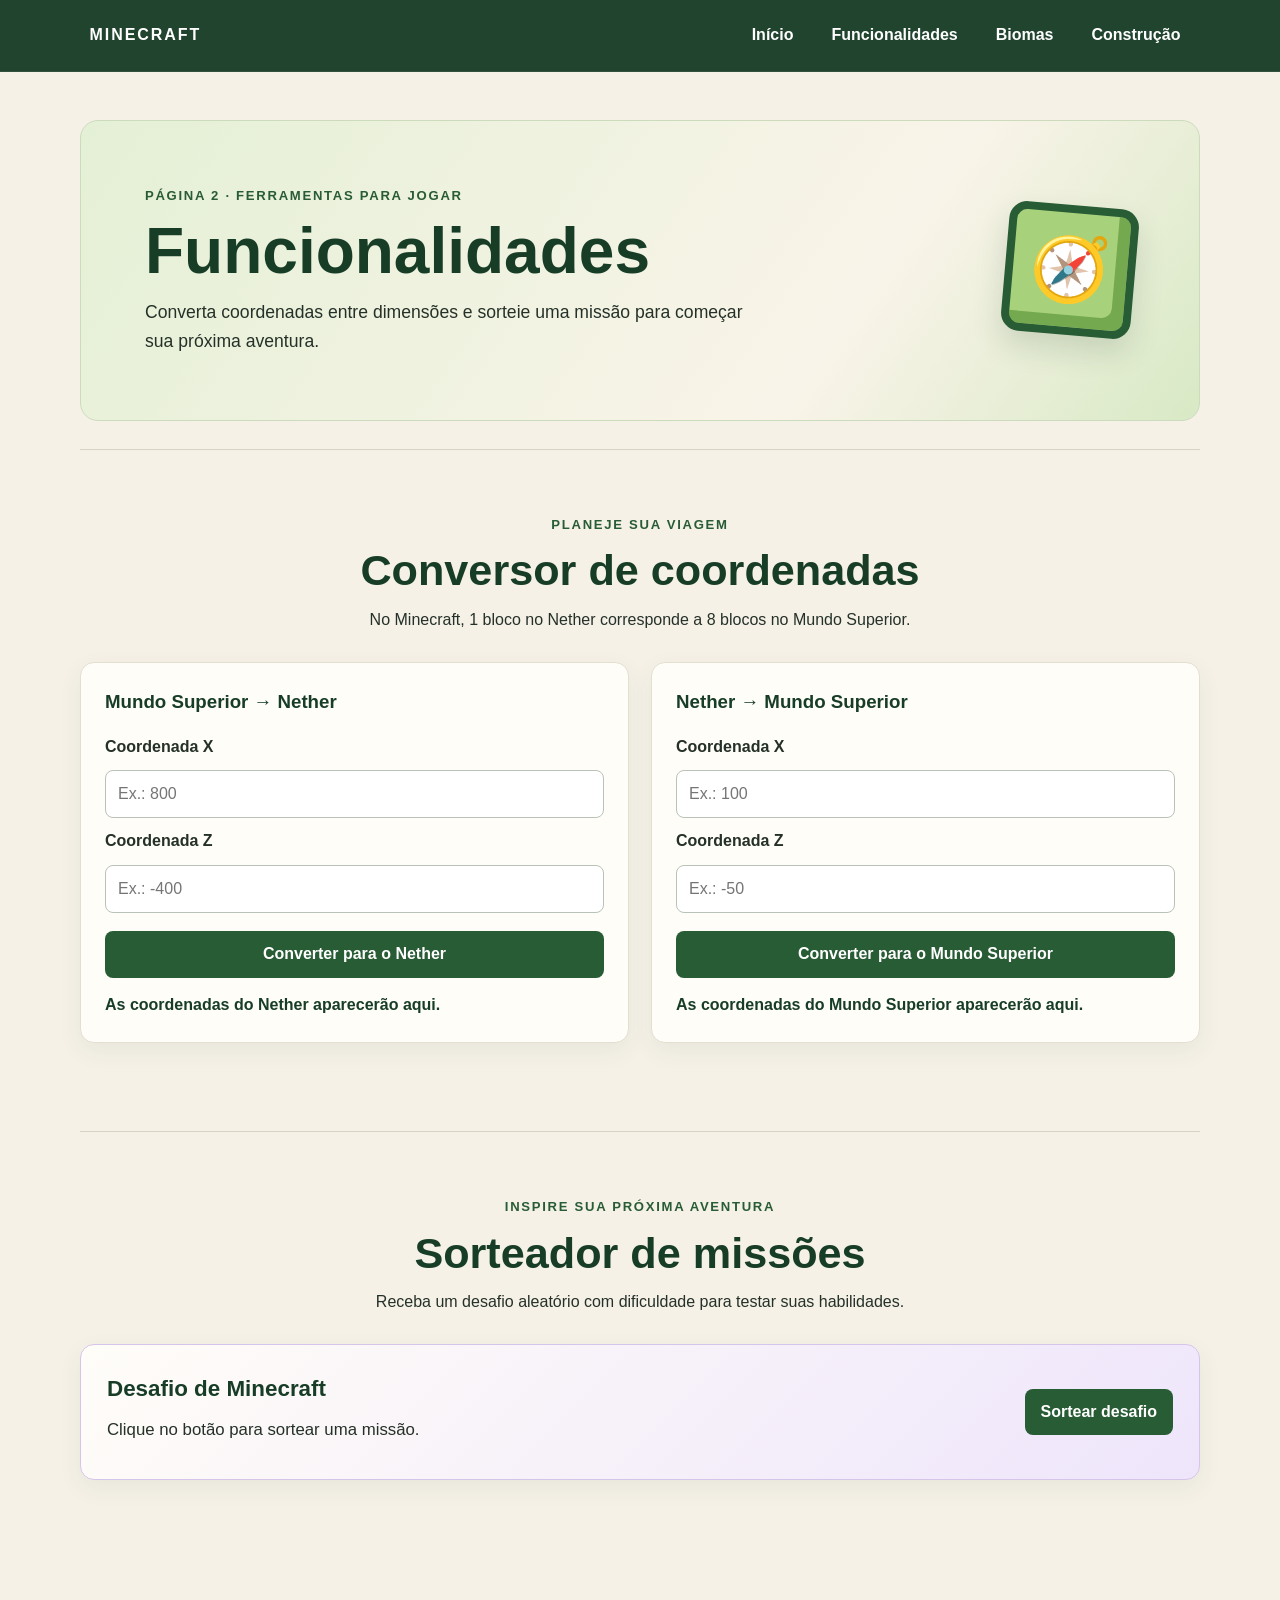
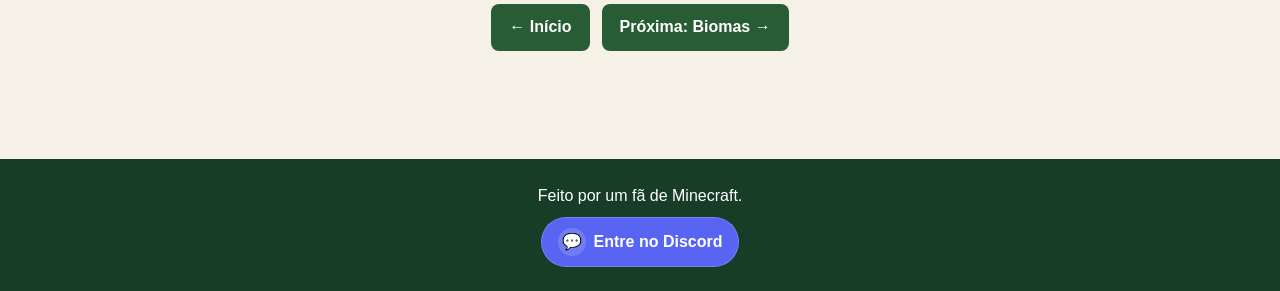
==== pag2.html @ 3024eac4 "Add files via upload" ====
<!DOCTYPE html>
<html lang="pt-BR">
<head>
    <meta charset="UTF-8">
    <meta name="viewport" content="width=device-width, initial-scale=1.0">
    <meta name="description" content="Ferramentas de Minecraft: conversor de coordenadas entre dimensões e sorteador de missões.">
    <title>Página 2 | Funcionalidades Minecraft</title>
    <link rel="stylesheet" href="style.css">
</head>
<body>
    <header class="topo">
        <a class="marca marca-link" href="index.html">MINECRAFT</a>
        <nav class="menu" aria-label="Navegação principal">
            <a href="index.html">Início</a><a href="pag2.html" aria-current="page">Funcionalidades</a><a href="pag3.html">Biomas</a><a href="pag4.html">Construção</a>
        </nav>
    </header>
    <main class="pagina-wiki">
        <section class="wiki-apresentacao">
            <div><p class="sobretitulo">Página 2 · Ferramentas para jogar</p><h1>Funcionalidades</h1><p>Converta coordenadas entre dimensões e sorteie uma missão para começar sua próxima aventura.</p></div>
            <div class="wiki-pixel" aria-hidden="true">🧭</div>
        </section>

        <section class="funcionalidades" id="coordenadas">
            <div class="cabecalho-secao">
                <p class="sobretitulo">Planeje sua viagem</p>
                <h2>Conversor de coordenadas</h2>
                <p>No Minecraft, 1 bloco no Nether corresponde a 8 blocos no Mundo Superior.</p>
            </div>
            <div class="calculadoras-coordenadas">
                <form class="calculadora-coordenadas" id="superior-para-nether">
                    <h3>Mundo Superior <span aria-hidden="true">→</span> Nether</h3>
                    <label for="superior-x">Coordenada X</label>
                    <input id="superior-x" name="x" type="number" step="any" placeholder="Ex.: 800" required>
                    <label for="superior-z">Coordenada Z</label>
                    <input id="superior-z" name="z" type="number" step="any" placeholder="Ex.: -400" required>
                    <button class="botao-calcular" type="submit">Converter para o Nether</button>
                    <p class="resultado-coordenadas" id="resultado-nether" aria-live="polite">As coordenadas do Nether aparecerão aqui.</p>
                </form>
                <form class="calculadora-coordenadas" id="nether-para-superior">
                    <h3>Nether <span aria-hidden="true">→</span> Mundo Superior</h3>
                    <label for="nether-x">Coordenada X</label>
                    <input id="nether-x" name="x" type="number" step="any" placeholder="Ex.: 100" required>
                    <label for="nether-z">Coordenada Z</label>
                    <input id="nether-z" name="z" type="number" step="any" placeholder="Ex.: -50" required>
                    <button class="botao-calcular" type="submit">Converter para o Mundo Superior</button>
                    <p class="resultado-coordenadas" id="resultado-superior" aria-live="polite">As coordenadas do Mundo Superior aparecerão aqui.</p>
                </form>
            </div>
        </section>

        <section class="funcionalidades" id="missoes">
            <div class="cabecalho-secao">
                <p class="sobretitulo">Inspire sua próxima aventura</p>
                <h2>Sorteador de missões</h2>
                <p>Receba um desafio aleatório com dificuldade para testar suas habilidades.</p>
            </div>
            <article class="sorteador-desafio" aria-labelledby="titulo-sorteador">
                <div>
                    <h3 id="titulo-sorteador">Desafio de Minecraft</h3>
                    <p class="missao-desafio" id="missao-desafio" aria-live="polite">Clique no botão para sortear uma missão.</p>
                    <p class="dificuldade-desafio" id="dificuldade-desafio" aria-live="polite"></p>
                </div>
                <button class="botao-calcular" id="sortear-desafio" type="button">Sortear desafio</button>
            </article>
        </section>

        <nav class="navegacao-paginas" aria-label="Navegar entre páginas">
            <a class="botao-pagina" href="index.html">← Início</a><a class="botao-pagina" href="pag3.html">Próxima: Biomas →</a>
        </nav>
    </main>
    <footer><div class="contato-footer"><p>Feito por um fã de Minecraft.</p><a class="discord-botao" href="https://discord.com/users/926858681625231401" target="_blank" rel="noopener noreferrer"><span class="discord-icone" aria-hidden="true">💬</span>Entre no Discord</a></div></footer>
    <script>
        const formatarCoordenada = valor => Number.isInteger(valor) ? valor : Number(valor.toFixed(2));

        document.querySelector('#superior-para-nether').addEventListener('submit', evento => {
            evento.preventDefault();
            const dados = new FormData(evento.currentTarget);
            const x = Number(dados.get('x')) / 8;
            const z = Number(dados.get('z')) / 8;
            document.querySelector('#resultado-nether').textContent = `Coordenadas no Nether: X ${formatarCoordenada(x)}, Z ${formatarCoordenada(z)}.`;
        });

        document.querySelector('#nether-para-superior').addEventListener('submit', evento => {
            evento.preventDefault();
            const dados = new FormData(evento.currentTarget);
            const x = Number(dados.get('x')) * 8;
            const z = Number(dados.get('z')) * 8;
            document.querySelector('#resultado-superior').textContent = `Coordenadas no Mundo Superior: X ${formatarCoordenada(x)}, Z ${formatarCoordenada(z)}.`;
        });

        const desafios = [
            { missao: 'Construa uma casa pequena e aconchegante perto do seu ponto inicial.', dificuldade: 'Fácil' },
            { missao: 'Plante uma horta com pelo menos três tipos de alimento.', dificuldade: 'Fácil' },
            { missao: 'Encontre uma vila e faça uma troca com um aldeão.', dificuldade: 'Fácil' },
            { missao: 'Construa uma ponte segura sobre um rio ou desfiladeiro.', dificuldade: 'Fácil' },
            { missao: 'Faça uma trilha iluminada ligando sua base a um local importante.', dificuldade: 'Fácil' },
            { missao: 'Sobreviva a uma noite inteira sem construir um abrigo.', dificuldade: 'Média' },
            { missao: 'Construa uma casa na montanha com vista para o vale.', dificuldade: 'Média' },
            { missao: 'Encontre uma vila e construa uma muralha para protegê-la.', dificuldade: 'Média' },
            { missao: 'Monte uma casa usando apenas materiais encontrados em uma ilha.', dificuldade: 'Média' },
            { missao: 'Explore uma caverna e volte à superfície com ferro, ouro e diamantes.', dificuldade: 'Média' },
            { missao: 'Construa uma base subterrânea com entrada secreta e sala de armazenamento.', dificuldade: 'Média' },
            { missao: 'Faça uma fazenda automática para produzir um recurso à sua escolha.', dificuldade: 'Difícil' },
            { missao: 'Passe um dia no Nether e retorne ao portal com um novo tesouro.', dificuldade: 'Difícil' },
            { missao: 'Explore um monumento oceânico e volte com um bloco de esponja.', dificuldade: 'Difícil' },
            { missao: 'Encontre uma mansão da floresta e sobreviva à exploração.', dificuldade: 'Difícil' },
            { missao: 'Construa um sistema ferroviário que conecte três lugares distantes.', dificuldade: 'Difícil' },
            { missao: 'Derrote o Ender Dragon sem usar cama durante a luta.', dificuldade: 'Extremamente difícil' },
            { missao: 'Derrote o Wither no modo Sobrevivência sem sair da dimensão em que invocá-lo.', dificuldade: 'Extremamente difícil' },
            { missao: 'Conquiste uma cidade antiga e escape do Warden sem morrer.', dificuldade: 'Extremamente difícil' },
            { missao: 'Construa um farol completo usando uma pirâmide de blocos de netherita.', dificuldade: 'Extremamente difícil' },
            { missao: 'Derrote o Ender Dragon e o Wither na mesma sessão, sem morrer.', dificuldade: 'Extremamente difícil' },
            { missao: 'Sobreviva a 100 dias no modo Hardcore e construa uma base segura.', dificuldade: 'Extremamente difícil' },
            { missao: 'Explore o End, encontre uma cidade e volte ao portal com élitros.', dificuldade: 'Extremamente difícil' },
            { missao: 'Complete uma raid em uma vila sem deixar nenhum aldeão morrer.', dificuldade: 'Extremamente difícil' }
        ];
        let ultimoDesafio = -1;

        document.querySelector('#sortear-desafio').addEventListener('click', () => {
            let indice;
            do {
                indice = Math.floor(Math.random() * desafios.length);
            } while (desafios.length > 1 && indice === ultimoDesafio);

            ultimoDesafio = indice;
            const desafio = desafios[indice];
            document.querySelector('#missao-desafio').textContent = desafio.missao;
            document.querySelector('#dificuldade-desafio').textContent = `Dificuldade: ${desafio.dificuldade}`;
            document.querySelector('#sortear-desafio').textContent = 'Sortear novamente';
        });
    </script>
</body>
</html>
---- style.css ----
﻿:root {
    color-scheme: light;
    --verde: #285c35;
    --verde-escuro: #183d27;
    --verde-claro: #dfeecf;
    --fundo: #f5f1e7;
    --texto: #253128;
    --superficie: #fffdf8;
    --destaque: #ffcf5a;
}

* { box-sizing: border-box; }
html { scroll-behavior: smooth; }
body {
    margin: 0;
    background: var(--fundo);
    color: var(--texto);
    font-family: "Segoe UI", Arial, sans-serif;
    line-height: 1.65;
}
.topo {
    position: sticky;
    top: 0;
    z-index: 10;
    min-height: 72px;
    padding: 0 clamp(20px, 7vw, 96px);
    display: flex;
    align-items: center;
    justify-content: space-between;
    gap: 24px;
    background: rgba(24, 61, 39, 0.96);
    backdrop-filter: blur(8px);
    color: white;
    border-bottom: 1px solid rgba(255, 255, 255, 0.08);
}
.marca { margin: 0; font-weight: 900; letter-spacing: .12em; }
.menu {
    display: flex;
    align-items: center;
    justify-content: flex-end;
    flex-wrap: wrap;
    gap: 18px;
}
.menu a {
    color: white;
    text-decoration: none;
    font-weight: 700;
    padding: 8px 10px;
    border-radius: 999px;
    transition: background .2s ease, transform .2s ease;
}
.menu a:hover, .menu a:focus-visible {
    background: rgba(255, 255, 255, 0.08);
    transform: translateY(-1px);
}
main { width: min(1120px, calc(100% - 40px)); margin: 0 auto; }
.apresentacao {
    display: grid;
    grid-template-columns: 1.05fr .95fr;
    align-items: center;
    gap: clamp(32px, 6vw, 72px);
    padding: clamp(48px, 9vw, 110px) 0;
}
.texto-apresentacao h1 { max-width: 620px; margin: 0 0 20px; color: var(--verde-escuro); font-size: clamp(2.4rem, 5.4vw, 4.4rem); line-height: 1.08; }
.texto-apresentacao > p:not(.sobretitulo) { max-width: 600px; }
.sobretitulo { margin: 0 0 10px; color: var(--verde); font-size: .82rem; font-weight: 800; letter-spacing: .13em; text-transform: uppercase; }
.imagem-destaque { display: block; width: 100%; max-height: 420px; object-fit: cover; border-radius: 18px; box-shadow: 0 18px 45px #183d2726; }
.botao { display: inline-block; margin-top: 12px; margin-right: 12px; padding: 11px 18px; border-radius: 8px; background: var(--verde); color: white; font-weight: 700; text-decoration: none; }
.botao:hover, .botao:focus-visible { background: var(--verde-escuro); }
.modos, .dimensoes, .funcionalidades, .sugestoes { padding: 64px 0 88px; border-top: 1px solid #d9d3c6; }
.cabecalho-secao { margin-bottom: 28px; text-align: center; }
.cabecalho-secao h2 { margin: 0; color: var(--verde-escuro); font-size: clamp(1.8rem, 4vw, 2.7rem); line-height: 1.2; }
.cabecalho-secao > p:last-child { margin: 10px 0 0; }
.grade-modos, .grade-dimensoes, .grade-sugestoes { display: grid; grid-template-columns: repeat(3, minmax(0, 1fr)); gap: 22px; }
.cartao-dimensao { min-height: 190px; border-top: 5px solid var(--verde); }
.cartao { overflow: hidden; border: 1px solid #e5dfd2; border-radius: 14px; background: var(--superficie); box-shadow: 0 8px 24px #183d2710; }
.cartao img { display: block; width: 100%; height: 210px; object-fit: cover; }
.conteudo-cartao { padding: 20px; }
.conteudo-cartao h3 { margin: 0 0 8px; color: var(--verde); font-size: 1.3rem; }
.conteudo-cartao p { margin: 0; }
.calculadoras-coordenadas {
    display: grid;
    grid-template-columns: repeat(2, minmax(0, 1fr));
    gap: 22px;
}
.calculadora-coordenadas {
    display: flex;
    flex-direction: column;
    gap: 10px;
    padding: 24px;
    border: 1px solid #e5dfd2;
    border-radius: 14px;
    background: var(--superficie);
    box-shadow: 0 8px 24px #183d2710;
}
.calculadora-coordenadas h3 { margin: 0 0 6px; color: var(--verde-escuro); }
.calculadora-coordenadas label { font-weight: 700; }
.calculadora-coordenadas input {
    width: 100%;
    min-height: 44px;
    padding: 10px 12px;
    border: 1px solid #b9c2b8;
    border-radius: 8px;
    font: inherit;
}
.calculadora-coordenadas input:focus-visible,
.botao-calcular:focus-visible { outline: 3px solid #78a9e8; outline-offset: 2px; }
.botao-calcular {
    min-height: 44px;
    margin-top: 8px;
    padding: 10px 16px;
    border: 0;
    border-radius: 8px;
    background: var(--verde);
    color: #fff;
    font: inherit;
    font-weight: 700;
    cursor: pointer;
}
.botao-calcular:hover { background: var(--verde-escuro); }
.resultado-coordenadas {
    min-height: 1.65em;
    margin: 4px 0 0;
    color: var(--verde-escuro);
    font-weight: 700;
}
.sorteador-desafio {
    display: grid;
    grid-template-columns: minmax(0, 1fr) auto;
    align-items: center;
    gap: 24px;
    margin-top: 22px;
    padding: 26px;
    border: 1px solid #d6c5eb;
    border-radius: 14px;
    background: linear-gradient(135deg, #fffdf8, #eee5fb);
    box-shadow: 0 8px 24px #183d2710;
}
.sorteador-desafio .sobretitulo { margin-bottom: 6px; }
.sorteador-desafio h3 { margin: 0 0 8px; color: var(--verde-escuro); font-size: 1.4rem; }
.missao-desafio { margin: 0; font-size: 1.05rem; }
.dificuldade-desafio { margin: 10px 0 0; color: #56336f; font-weight: 800; }
.sorteador-desafio .botao-calcular { margin: 0; }
.sugestao {
    padding: 24px 20px;
    background: linear-gradient(180deg, var(--superficie) 0%, var(--verde-claro) 100%);
}
.numero {
    display: inline-flex;
    align-items: center;
    justify-content: center;
    width: 42px;
    height: 42px;
    border-radius: 50%;
    background: var(--destaque);
    color: var(--verde-escuro);
    font-weight: 900;
    margin-bottom: 12px;
}
.sugestao h3 {
    margin: 0 0 10px;
    color: var(--verde-escuro);
    font-size: 1.3rem;
}
.sugestao p {
    margin: 0;
}
footer {
    padding: 24px 20px;
    background: var(--verde-escuro);
    color: white;
    text-align: center;
}
.contato-footer {
    display: flex;
    flex-direction: column;
    align-items: center;
    gap: 8px;
}
footer p { margin: 0; }
.discord-botao {
    display: inline-flex;
    align-items: center;
    justify-content: center;
    gap: 8px;
    padding: 10px 16px;
    border: 1px solid rgba(255, 255, 255, 0.18);
    border-radius: 999px;
    background: #5865f2;
    color: #ffffff;
    font-weight: 700;
    text-decoration: none;
    transition: background 0.2s ease, transform 0.2s ease;
}
.discord-botao:hover {
    background: #4752c4;
    transform: translateY(-2px);
}
.discord-botao:focus-visible {
    outline: 3px solid #ffffff;
    outline-offset: 3px;
}
.discord-icone {
    display: inline-flex;
    align-items: center;
    justify-content: center;
    width: 28px;
    height: 28px;
    border-radius: 50%;
    background: rgba(255, 255, 255, 0.16);
    font-size: 1rem;
}
@media (max-width: 760px) {
    .apresentacao { grid-template-columns: 1fr; }
    .imagem-destaque { max-height: 340px; }
    .grade-modos, .grade-dimensoes, .grade-sugestoes, .calculadoras-coordenadas { grid-template-columns: 1fr; }
    .cartao img { height: 240px; }
    .menu { justify-content: center; }
    .sorteador-desafio { grid-template-columns: 1fr; }
}
@media (max-width: 440px) {
    .topo { align-items: flex-start; flex-direction: column; justify-content: center; padding-top: 14px; padding-bottom: 14px; }
    .menu { gap: 10px 16px; }
    .menu a { padding-inline: 8px; }
}

.cartao-dimensao:first-child {
    background: #d9efff;
}

.cartao-nether {
    background: #f07818;
    color: #111;
}

.cartao-nether h3 {
    color: #111;
}

.cartao-end h3 {
    color: #fff;
}

.cartao-end {
    background: linear-gradient(145deg, #090712 0%, #211334 52%, #101b35 100%);
    color: #fff;
    border-color: #39264f;
    box-shadow: 0 8px 24px #12091f40;
}

.marca-link { color: #fff; text-decoration: none; }
.pagina-wiki { padding-bottom: 72px; }
.wiki-apresentacao {
    display: flex;
    align-items: center;
    justify-content: space-between;
    gap: 32px;
    margin: 48px 0 28px;
    padding: clamp(28px, 6vw, 64px);
    overflow: hidden;
    border: 1px solid #cddbbd;
    border-radius: 18px;
    background: linear-gradient(125deg, #e4f0d5, #f9f4e9 68%, #d8e9c5);
}
.wiki-apresentacao h1 { margin: 0 0 12px; color: var(--verde-escuro); font-size: clamp(2.2rem, 6vw, 4rem); line-height: 1.08; }
.wiki-apresentacao p:last-child { max-width: 620px; margin: 0; font-size: 1.1rem; }
.wiki-pixel {
    display: grid;
    flex: 0 0 130px;
    width: 130px;
    height: 130px;
    place-items: center;
    border: 8px solid #285c35;
    border-radius: 18px;
    background: #a8d17b;
    box-shadow: inset -12px -12px 0 #75a94f, 0 14px 30px #183d2726;
    font-size: 4rem;
    transform: rotate(5deg);
}
.wiki-conteudo { padding: 48px 0 64px; border-top: 1px solid #d9d3c6; }
.wiki-busca-label { display: block; max-width: 680px; margin: 0 auto 8px; font-weight: 800; color: var(--verde-escuro); }
.wiki-busca {
    display: block;
    width: min(680px, 100%);
    min-height: 52px;
    margin: 0 auto;
    padding: 12px 16px;
    border: 2px solid #9caf8d;
    border-radius: 10px;
    background: var(--superficie);
    color: var(--texto);
    font: inherit;
}
.wiki-busca:focus-visible { outline: 3px solid #78a9e8; outline-offset: 2px; }
.wiki-contagem { margin: 10px 0 20px; text-align: center; color: #526050; font-size: .95rem; }
.wiki-grade { display: grid; grid-template-columns: repeat(3, minmax(0, 1fr)); gap: 20px; }
.wiki-verbete {
    min-width: 0;
    padding: 22px;
    border: 1px solid #e5dfd2;
    border-top: 5px solid var(--verde);
    border-radius: 14px;
    background: var(--superficie);
    box-shadow: 0 8px 24px #183d2710;
}
.wiki-verbete[hidden] { display: none; }
.wiki-icone { display: inline-flex; width: 48px; height: 48px; align-items: center; justify-content: center; border-radius: 12px; background: var(--verde-claro); font-size: 1.7rem; }
.wiki-categoria { margin: 14px 0 4px; color: var(--verde); font-size: .78rem; font-weight: 800; letter-spacing: .1em; text-transform: uppercase; }
.wiki-verbete h3 { margin: 0 0 8px; color: var(--verde-escuro); font-size: 1.3rem; }
.wiki-verbete > p:last-child { margin: 0; }
.wiki-sem-resultados { padding: 28px; border: 1px dashed #a8b59d; border-radius: 12px; text-align: center; }
.wiki-nota { padding: 28px; border-radius: 14px; background: #e9efdf; }
.wiki-nota h2 { margin: 0 0 8px; color: var(--verde-escuro); }
.wiki-nota p { margin: 0; }
.wiki-nota .botao { margin-top: 18px; }
.navegacao-paginas {
    display: flex;
    align-items: center;
    justify-content: center;
    flex-wrap: wrap;
    gap: 12px;
    margin: 36px 0;
}
.navegacao-paginas > .sobretitulo,
.navegacao-paginas > h2 { flex-basis: 100%; margin: 0; text-align: center; }
.navegacao-paginas > h2 { margin-bottom: 8px; color: var(--verde-escuro); }
.links-paginas {
    display: grid;
    grid-template-columns: repeat(3, minmax(0, 1fr));
    gap: 18px;
    width: 100%;
}
.cartao-link-pagina {
    display: flex;
    min-height: 145px;
    flex-direction: column;
    justify-content: center;
    gap: 6px;
    padding: 20px;
    border: 1px solid #d8dfcf;
    border-radius: 14px;
    background: var(--superficie);
    box-shadow: 0 8px 24px #183d2710;
    color: var(--verde-escuro);
    text-decoration: none;
    transition: transform .2s ease, box-shadow .2s ease;
}
.cartao-link-pagina:hover, .cartao-link-pagina:focus-visible {
    transform: translateY(-3px);
    box-shadow: 0 12px 28px #183d2720;
}
.cartao-link-pagina:focus-visible, .botao-pagina:focus-visible { outline: 3px solid #78a9e8; outline-offset: 3px; }
.cartao-link-pagina span { font-size: 1.6rem; }
.cartao-link-pagina strong { font-size: 1.1rem; }
.cartao-link-pagina small { color: #526050; font-size: .9rem; }
.botao-pagina {
    display: inline-flex;
    min-height: 44px;
    align-items: center;
    justify-content: center;
    padding: 10px 18px;
    border-radius: 8px;
    background: var(--verde);
    color: #fff;
    font-weight: 700;
    text-decoration: none;
}
.botao-pagina:hover { background: var(--verde-escuro); }

@media (max-width: 900px) {
    .wiki-grade { grid-template-columns: repeat(2, minmax(0, 1fr)); }
    .links-paginas { grid-template-columns: 1fr; }
}
@media (max-width: 600px) {
    .wiki-apresentacao { align-items: flex-start; margin-top: 28px; }
    .wiki-pixel { flex-basis: 76px; width: 76px; height: 76px; border-width: 5px; border-radius: 12px; font-size: 2.4rem; }
    .wiki-grade { grid-template-columns: 1fr; }
    .cartao-link-pagina { min-height: 110px; }
}
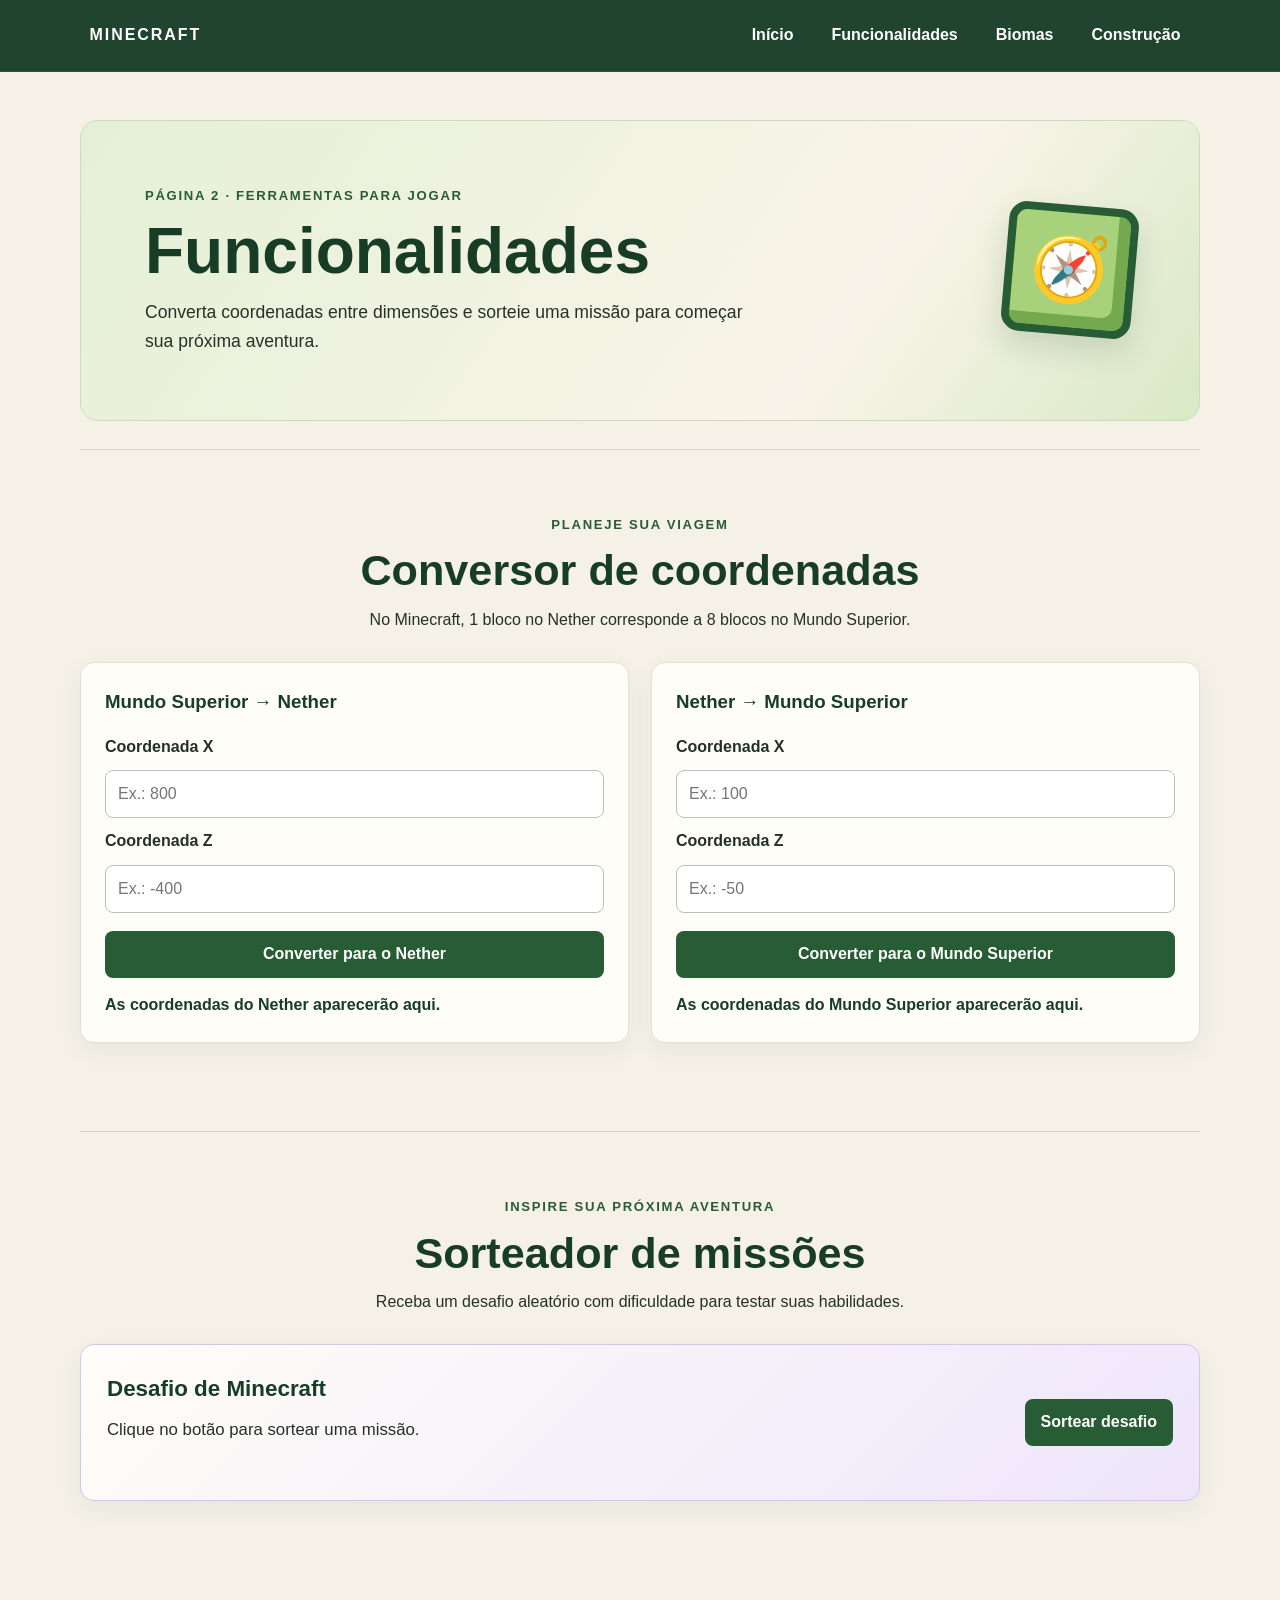
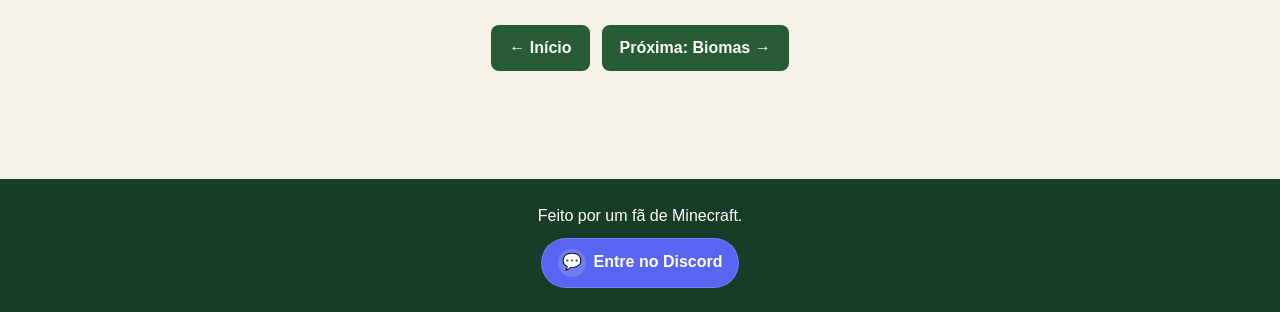
==== commit a6caba6c: "Add files via upload" ====
--- a/pag2.html
+++ b/pag2.html
@@ -112,7 +112,24 @@
             { missao: 'Derrote o Ender Dragon e o Wither na mesma sessão, sem morrer.', dificuldade: 'Extremamente difícil' },
             { missao: 'Sobreviva a 100 dias no modo Hardcore e construa uma base segura.', dificuldade: 'Extremamente difícil' },
             { missao: 'Explore o End, encontre uma cidade e volte ao portal com élitros.', dificuldade: 'Extremamente difícil' },
-            { missao: 'Complete uma raid em uma vila sem deixar nenhum aldeão morrer.', dificuldade: 'Extremamente difícil' }
+            { missao: 'Complete uma raid em uma vila sem deixar nenhum aldeão morrer.', dificuldade: 'Extremamente difícil' },
+            { missao: 'Construa um cercado e reúna duas espécies de animais.', dificuldade: 'Fácil' },
+            { missao: 'Decore sua entrada com placas, lanternas e um caminho de blocos.', dificuldade: 'Fácil' },
+            { missao: 'Encontre um naufrágio e traga de volta um item encontrado nele.', dificuldade: 'Fácil' },
+            { missao: 'Prepare uma refeição usando uma colheita feita por você.', dificuldade: 'Fácil' },
+            { missao: 'Faça um mapa da região e marque nele sua base e uma vila.', dificuldade: 'Média' },
+            { missao: 'Construa um farol costeiro que possa ser visto do mar.', dificuldade: 'Média' },
+            { missao: 'Encontre uma fortaleza do Nether e volte com uma vara de Blaze.', dificuldade: 'Média' },
+            { missao: 'Crie uma sala de armazenamento com baús separados por categoria.', dificuldade: 'Média' },
+            { missao: 'Encontre um bastião no Nether e saia de lá com um tesouro.', dificuldade: 'Difícil' },
+            { missao: 'Construa três fazendas diferentes e organize os itens coletados.', dificuldade: 'Difícil' },
+            { missao: 'Explore uma cidade antiga e recupere um item sem despertar o Warden.', dificuldade: 'Difícil' },
+            { missao: 'Derrote os guardiões anciões de um monumento oceânico.', dificuldade: 'Difícil' },
+            { missao: 'Derrote o Ender Dragon sem usar armadura e sobreviva para voltar ao portal.', dificuldade: 'Extremamente difícil' },
+            { missao: 'Consiga uma estrela do Nether e use-a para construir um farol.', dificuldade: 'Extremamente difícil' },
+            { missao: 'Complete uma raid no modo Difícil sem perder nenhum aldeão.', dificuldade: 'Extremamente difícil' },
+            { missao: 'Encontre um bastião, uma fortaleza e uma cidade antiga na mesma expedição e volte vivo.', dificuldade: 'Extremamente difícil' },
+            { missao: 'Construa uma base no Nether com armazenamento e fazenda de fungos sem voltar ao Mundo Superior até terminá-la.', dificuldade: 'Extremamente difícil' }
         ];
         let ultimoDesafio = -1;
 
@@ -125,9 +142,18 @@
             ultimoDesafio = indice;
             const desafio = desafios[indice];
             document.querySelector('#missao-desafio').textContent = desafio.missao;
-            document.querySelector('#dificuldade-desafio').textContent = `Dificuldade: ${desafio.dificuldade}`;
+            const seloDificuldade = document.querySelector('#dificuldade-desafio');
+            const classesDificuldade = {
+                'Fácil': 'facil',
+                'Média': 'media',
+                'Difícil': 'dificil',
+                'Extremamente difícil': 'extremamente-dificil'
+            };
+            seloDificuldade.className = `dificuldade-desafio dificuldade-${classesDificuldade[desafio.dificuldade]}`;
+            seloDificuldade.textContent = `Dificuldade: ${desafio.dificuldade}`;
             document.querySelector('#sortear-desafio').textContent = 'Sortear novamente';
         });
     </script>
+    <script src="javascript.js" defer></script>
 </body>
 </html>
--- a/style.css
+++ b/style.css
@@ -32,6 +32,13 @@
     backdrop-filter: blur(8px);
     color: white;
     border-bottom: 1px solid rgba(255, 255, 255, 0.08);
+    transition: transform .28s ease;
+}
+.topo.topo--oculto {
+    transform: translateY(calc(-100% - 2px));
+}
+@media (prefers-reduced-motion: reduce) {
+    .topo { transition: none; }
 }
 .marca { margin: 0; font-weight: 900; letter-spacing: .12em; }
 .menu {
@@ -139,7 +146,18 @@
 .sorteador-desafio .sobretitulo { margin-bottom: 6px; }
 .sorteador-desafio h3 { margin: 0 0 8px; color: var(--verde-escuro); font-size: 1.4rem; }
 .missao-desafio { margin: 0; font-size: 1.05rem; }
-.dificuldade-desafio { margin: 10px 0 0; color: #56336f; font-weight: 800; }
+.dificuldade-desafio {
+    display: inline-block;
+    margin: 10px 0 0;
+    padding: 5px 12px;
+    border: 1px solid transparent;
+    border-radius: 999px;
+    font-weight: 800;
+}
+.dificuldade-facil { background: #d9efdc; border-color: #91c49a; color: #205d2c; }
+.dificuldade-media { background: #fff0b3; border-color: #e2c451; color: #6d5100; }
+.dificuldade-dificil { background: #f8d5d5; border-color: #db8888; color: #921f1f; }
+.dificuldade-extremamente-dificil { background: #64121a; border-color: #430b11; color: #fff; }
 .sorteador-desafio .botao-calcular { margin: 0; }
 .sugestao {
     padding: 24px 20px;
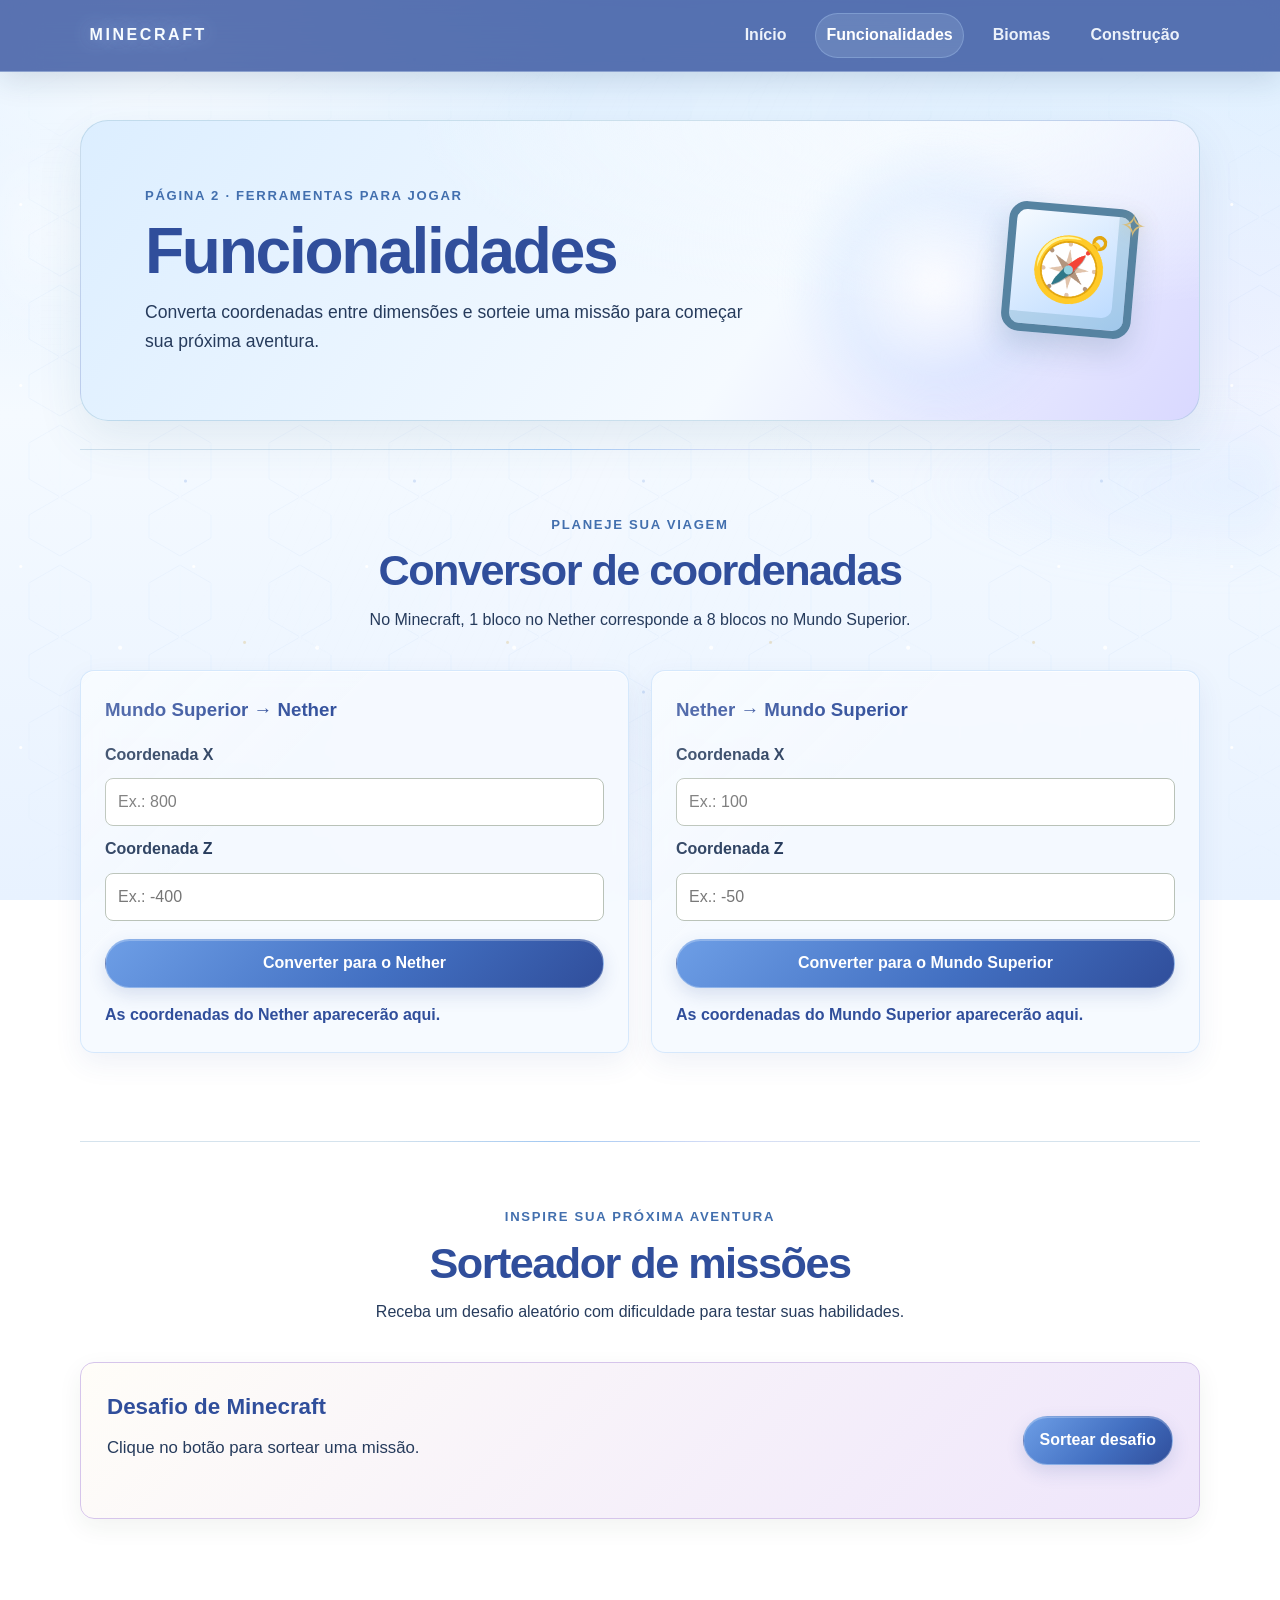
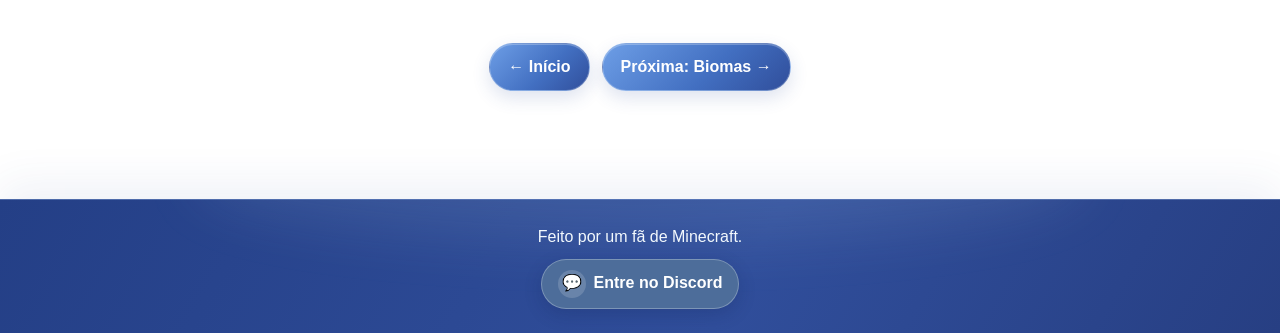
==== commit b83fcfce: "Add files via upload" ====
--- a/pag2.html
+++ b/pag2.html
@@ -10,7 +10,8 @@
 <body>
     <header class="topo">
         <a class="marca marca-link" href="index.html">MINECRAFT</a>
-        <nav class="menu" aria-label="Navegação principal">
+        <button class="menu-toggle" type="button" aria-expanded="false" aria-controls="navegacao-principal"><span>Menu</span><span class="menu-toggle-icone" aria-hidden="true">☰</span></button>
+        <nav class="menu" id="navegacao-principal" aria-label="Navegação principal">
             <a href="index.html">Início</a><a href="pag2.html" aria-current="page">Funcionalidades</a><a href="pag3.html">Biomas</a><a href="pag4.html">Construção</a>
         </nav>
     </header>
@@ -157,3 +158,5 @@
     <script src="javascript.js" defer></script>
 </body>
 </html>
+
+
--- a/style.css
+++ b/style.css
@@ -395,4 +395,722 @@
     .wiki-grade { grid-template-columns: 1fr; }
     .cartao-link-pagina { min-height: 110px; }
 }
-
+
+
+/* Identidade celeste: céu de inverno, luz difusa e detalhes de constelação */
+:root {
+    color-scheme: light;
+    --verde: #477fa8;
+    --verde-escuro: #183d5b;
+    --verde-claro: #e2f2fa;
+    --fundo: #f1f8fc;
+    --texto: #30475a;
+    --superficie: rgba(255, 255, 255, .88);
+    --destaque: #d7bd78;
+}
+
+body {
+    background:
+        radial-gradient(ellipse at 12% 8%, rgba(255,255,255,.98) 0, rgba(255,255,255,0) 27rem),
+        radial-gradient(ellipse at 94% 34%, rgba(207,229,246,.52) 0, rgba(207,229,246,0) 32rem),
+        linear-gradient(180deg, #edf7fc 0%, #f8fbfd 43%, #edf5fa 100%);
+    color: var(--texto);
+}
+
+.topo {
+    background: rgba(20, 52, 78, .94);
+    box-shadow: 0 8px 30px rgba(23, 60, 88, .14);
+    border-bottom: 1px solid rgba(224, 242, 252, .24);
+}
+.marca { color: #f7fcff; text-shadow: 0 0 18px rgba(177, 220, 247, .48); }
+.menu a[aria-current="page"] { background: rgba(205, 232, 248, .17); color: #dff4ff; }
+
+.apresentacao {
+    position: relative;
+    isolation: isolate;
+    min-height: 510px;
+}
+.apresentacao::before {
+    content: "";
+    position: absolute;
+    z-index: -1;
+    inset: 7% -8vw 12%;
+    border-radius: 48% 52% 44% 56% / 55% 42% 58% 45%;
+    background: radial-gradient(ellipse at 40% 45%, rgba(255,255,255,.96), rgba(229,243,251,.72) 55%, rgba(224,238,249,0) 76%);
+    filter: blur(10px);
+}
+.texto-apresentacao h1, .cabecalho-secao h2, .wiki-apresentacao h1 {
+    color: #214c70;
+    letter-spacing: -.035em;
+}
+.texto-apresentacao h1 { text-wrap: balance; }
+.sobretitulo { color: #5686a7; }
+.imagem-destaque {
+    max-height: 460px;
+    border: 7px solid rgba(255,255,255,.84);
+    border-radius: 42% 42% 18px 18px;
+    box-shadow: 0 24px 65px rgba(53, 103, 139, .2), 0 0 0 1px rgba(170, 206, 228, .48);
+}
+.botao, .botao-pagina, .botao-calcular {
+    border-radius: 999px;
+    background: linear-gradient(135deg, #3979a4, #255a80);
+    box-shadow: 0 8px 20px rgba(38, 91, 128, .18);
+}
+.botao:hover, .botao:focus-visible, .botao-pagina:hover, .botao-calcular:hover {
+    background: linear-gradient(135deg, #285f87, #183d5b);
+    transform: translateY(-2px);
+}
+.modos, .dimensoes, .funcionalidades, .sugestoes, .wiki-conteudo {
+    border-top-color: rgba(135, 176, 202, .35);
+}
+.cabecalho-secao { margin-bottom: 36px; }
+.cabecalho-secao h2 { text-wrap: balance; }
+.cartao, .calculadora-coordenadas, .wiki-verbete, .cartao-link-pagina {
+    border-color: rgba(147, 184, 207, .38);
+    background: var(--superficie);
+    box-shadow: 0 12px 34px rgba(44, 91, 122, .09);
+    backdrop-filter: blur(10px);
+}
+.cartao {
+    border-radius: 20px;
+    transition: transform .24s ease, box-shadow .24s ease, border-color .24s ease;
+}
+.cartao:hover, .wiki-verbete:hover {
+    transform: translateY(-4px);
+    border-color: rgba(103, 159, 194, .58);
+    box-shadow: 0 20px 42px rgba(44, 91, 122, .15);
+}
+.cartao img { filter: saturate(.82) contrast(.97); }
+.conteudo-cartao h3, .wiki-verbete h3, .calculadora-coordenadas h3 { color: #315f80; }
+.cartao-dimensao:first-child { background: linear-gradient(150deg, #e9f7ff, #d5eaf7); }
+.cartao-nether { background: linear-gradient(150deg, #f4e5e1, #f7d9cd); color: #4e3b3b; }
+.cartao-nether h3 { color: #80534f; }
+.cartao-end {
+    background: linear-gradient(145deg, #172238, #293451 55%, #35486a);
+    border-color: #53617b;
+    color: #eff5ff;
+}
+.cartao-end h3 { color: #e2d5a7; }
+.cartao-end img { filter: saturate(.76); }
+.sugestao { background: linear-gradient(155deg, rgba(255,255,255,.96), #e4f2f9); }
+.numero { background: linear-gradient(135deg, #f1e7c9, #d9c68f); color: #4e5360; }
+.wiki-apresentacao {
+    position: relative;
+    border-color: rgba(144, 184, 208, .4);
+    border-radius: 28px;
+    background:
+        radial-gradient(ellipse at 82% 0%, rgba(255,255,255,.94), transparent 45%),
+        linear-gradient(125deg, #dceefa, #f8fcfe 62%, #e7e7f5);
+    box-shadow: 0 18px 46px rgba(51, 99, 130, .1);
+}
+.wiki-pixel {
+    border-color: #5683a1;
+    background: linear-gradient(145deg, #f9fdff, #c9e4f3);
+    box-shadow: inset -12px -12px 0 rgba(113, 164, 194, .32), 0 14px 30px rgba(38, 83, 112, .18);
+}
+.wiki-busca { border-color: #a7c8dc; }
+.wiki-verbete { border-top-color: #7eabc8; }
+.wiki-icone { background: linear-gradient(145deg, #f5fbff, #dceef7); }
+.wiki-categoria { color: #6188a2; }
+.wiki-nota {
+    border: 1px solid rgba(151, 187, 208, .36);
+    background: linear-gradient(120deg, #e5f3fa, #f8fafe 70%, #edeaf5);
+}
+.wiki-nota h2 { color: #315f80; }
+.links-paginas { gap: 20px; }
+.cartao-link-pagina { border-radius: 18px; }
+.cartao-link-pagina strong, .navegacao-paginas > h2 { color: #315f80; }
+.cartao-link-pagina small { color: #687f91; }
+footer {
+    position: relative;
+    overflow: hidden;
+    background: linear-gradient(120deg, #163b58, #204e70 58%, #263e61);
+    color: #f3f9fd;
+}
+footer::before {
+    content: "";
+    position: absolute;
+    inset: -90px 15% auto;
+    height: 130px;
+    border-radius: 50%;
+    background: rgba(202, 229, 244, .1);
+    filter: blur(28px);
+}
+.contato-footer { position: relative; }
+.discord-botao { background: #4d6d9a; }
+.discord-botao:hover { background: #3d587f; }
+:focus-visible { outline-color: #b28c3d; }
+
+@media (max-width: 760px) {
+    .apresentacao { min-height: 0; padding-top: 58px; }
+    .imagem-destaque { border-radius: 28px; }
+}
+@media (max-width: 440px) {
+    .topo { align-items: center; }
+    .menu { justify-content: flex-start; }
+}
+@media (prefers-reduced-motion: reduce) {
+    *, *::before, *::after { scroll-behavior: auto !important; transition-duration: .01ms !important; animation-duration: .01ms !important; }
+}
+
+/* Paleta refinada solicitada */
+:root {
+    --branco-celestial: #F5FAFF;
+    --azul-gelo: #DCEEFF;
+    --azul-claro: #B7D8FF;
+    --azul-celeste: #83B8F5;
+    --azul-principal: #5789DC;
+    --azul-profundo: #304E9B;
+    --lavanda-suave: #D9D8FF;
+    --dourado-delicado: #D9BD78;
+    --verde: var(--azul-principal);
+    --verde-escuro: var(--azul-profundo);
+    --verde-claro: var(--azul-gelo);
+    --fundo: var(--branco-celestial);
+    --texto: #263b5c;
+    --superficie: rgba(245, 250, 255, .9);
+    --destaque: var(--dourado-delicado);
+}
+body {
+    background:
+        radial-gradient(ellipse at 12% 8%, rgba(245,250,255,.98), transparent 27rem),
+        radial-gradient(ellipse at 92% 36%, rgba(217,216,255,.25), transparent 30rem),
+        linear-gradient(180deg, var(--azul-gelo) 0%, var(--branco-celestial) 46%, #e8f2ff 100%);
+    color: var(--texto);
+}
+.topo { background: rgba(48, 78, 155, .96); }
+.texto-apresentacao h1, .cabecalho-secao h2, .wiki-apresentacao h1,
+.conteudo-cartao h3, .wiki-verbete h3, .calculadora-coordenadas h3,
+.wiki-nota h2, .cartao-link-pagina strong, .navegacao-paginas > h2 { color: var(--azul-profundo); }
+.sobretitulo, .wiki-categoria { color: #426fae; }
+.botao, .botao-pagina, .botao-calcular {
+    background: linear-gradient(135deg, var(--azul-principal), var(--azul-profundo));
+}
+.botao:hover, .botao:focus-visible, .botao-pagina:hover, .botao-calcular:hover {
+    background: linear-gradient(135deg, #4778c7, #263f85);
+}
+.numero { background: linear-gradient(135deg, #f4ebd2, var(--dourado-delicado)); }
+.cartao-dimensao:first-child { background: linear-gradient(150deg, var(--branco-celestial), var(--azul-gelo)); }
+.wiki-apresentacao {
+    background: radial-gradient(ellipse at 82% 0%, rgba(245,250,255,.96), transparent 45%),
+        linear-gradient(125deg, var(--azul-gelo), var(--branco-celestial) 62%, var(--lavanda-suave));
+}
+.wiki-pixel { background: linear-gradient(145deg, var(--branco-celestial), var(--azul-claro)); }
+.wiki-icone { background: linear-gradient(145deg, var(--branco-celestial), var(--azul-gelo)); }
+.wiki-nota { background: linear-gradient(120deg, var(--azul-gelo), var(--branco-celestial) 70%, var(--lavanda-suave)); }
+footer { background: linear-gradient(120deg, #263f85, var(--azul-profundo) 58%, #273d78); }
+:focus-visible { outline-color: #9a772f; }
+
+/* Atmosfera celeste em camadas, sem dependências externas */
+body {
+    position: relative;
+    isolation: isolate;
+    background-image:
+        radial-gradient(circle at 12% 13%, rgba(255,255,255,.98) 0 1px, transparent 2px),
+        radial-gradient(circle at 81% 28%, rgba(87,137,220,.22) 0 1px, transparent 2px),
+        radial-gradient(circle at 61% 71%, rgba(255,255,255,.9) 0 1.5px, transparent 2.5px),
+        radial-gradient(circle at 93% 83%, rgba(217,189,120,.36) 0 1px, transparent 2px),
+        radial-gradient(ellipse at 12% 8%, rgba(245,250,255,.98), transparent 27rem),
+        radial-gradient(ellipse at 92% 36%, rgba(217,216,255,.25), transparent 30rem),
+        linear-gradient(180deg, var(--azul-gelo) 0%, var(--branco-celestial) 46%, #e8f2ff 100%);
+    background-size: 173px 181px, 229px 211px, 197px 239px, 263px 227px, auto, auto, auto;
+    background-attachment: fixed;
+}
+body::before, body::after {
+    content: "";
+    position: fixed;
+    z-index: -1;
+    inset: 0;
+    pointer-events: none;
+}
+/* Véus de nuvens e reflexo de luz */
+body::before {
+    opacity: .52;
+    background:
+        radial-gradient(ellipse 32rem 9rem at 4% 26%, rgba(255,255,255,.68), transparent 72%),
+        radial-gradient(ellipse 28rem 8rem at 97% 54%, rgba(183,216,255,.38), transparent 74%),
+        radial-gradient(ellipse 35rem 10rem at 44% 94%, rgba(255,255,255,.56), transparent 72%),
+        linear-gradient(115deg, transparent 31%, rgba(255,255,255,.18) 48%, transparent 63%);
+    filter: blur(16px);
+}
+/* Facetas geométricas sutis evocando cristais de gelo */
+body::after {
+    opacity: .15;
+    background-image: url("data:image/svg+xml,%3Csvg xmlns='http://www.w3.org/2000/svg' width='120' height='140' viewBox='0 0 120 140'%3E%3Cpath d='M60 5 91 23v36L60 77 29 59V23zM60 77l31 18v23l-31 18-31-18V95z' fill='none' stroke='%235789DC' stroke-opacity='.3' stroke-width='1'/%3E%3Cpath d='m60 5 0 72m31-54L60 77 29 23m62 72L60 77 29 118' fill='none' stroke='%23F5FAFF' stroke-opacity='.8' stroke-width='1'/%3E%3C/svg%3E");
+    background-size: 120px 140px;
+    mask-image: linear-gradient(180deg, transparent 4%, #000 28%, #000 74%, transparent 100%);
+}
+main { position: relative; }
+.apresentacao, .wiki-apresentacao {
+    isolation: isolate;
+    overflow: hidden;
+}
+.apresentacao::after, .wiki-apresentacao::after {
+    content: "";
+    position: absolute;
+    z-index: -1;
+    width: 19rem;
+    aspect-ratio: 1;
+    right: 10%;
+    top: 4%;
+    border-radius: 50%;
+    background: radial-gradient(circle, rgba(255,255,255,.78), rgba(183,216,255,.2) 42%, transparent 70%);
+    filter: blur(8px);
+    pointer-events: none;
+}
+.apresentacao::before { opacity: .78; }
+.imagem-destaque { position: relative; }
+.imagem-destaque:hover { box-shadow: 0 28px 72px rgba(53,103,139,.24), 0 0 32px rgba(131,184,245,.3); }
+.modos, .dimensoes, .funcionalidades, .sugestoes, .wiki-conteudo {
+    position: relative;
+}
+.modos::before, .dimensoes::before, .funcionalidades::before, .sugestoes::before, .wiki-conteudo::before {
+    content: "";
+    position: absolute;
+    top: -1px;
+    left: 50%;
+    width: min(48vw, 520px);
+    height: 1px;
+    transform: translateX(-50%);
+    background: linear-gradient(90deg, transparent, rgba(131,184,245,.62), rgba(217,216,255,.52), transparent);
+    pointer-events: none;
+}
+.cartao, .wiki-verbete, .calculadora-coordenadas, .cartao-link-pagina {
+    position: relative;
+}
+.cartao::after, .wiki-verbete::after, .calculadora-coordenadas::after, .cartao-link-pagina::after {
+    content: "";
+    position: absolute;
+    inset: 0;
+    border-radius: inherit;
+    pointer-events: none;
+    background: linear-gradient(135deg, rgba(255,255,255,.42), transparent 34%);
+    opacity: .55;
+}
+.cartao-link-pagina:hover, .cartao-link-pagina:focus-visible {
+    border-color: rgba(87,137,220,.52);
+    box-shadow: 0 16px 36px rgba(48,78,155,.16), 0 0 22px rgba(183,216,255,.26);
+}
+.wiki-pixel { position: relative; }
+.wiki-pixel::after {
+    content: "✧";
+    position: absolute;
+    top: -1.1rem;
+    right: -1rem;
+    color: var(--dourado-delicado);
+    font-size: 2rem;
+    text-shadow: 0 0 16px rgba(217,189,120,.64);
+}
+footer { box-shadow: 0 -14px 42px rgba(48,78,155,.08); }
+@media (max-width: 760px) {
+    body { background-attachment: scroll; }
+    body::after { background-size: 90px 105px; opacity: .1; }
+}
+@media (prefers-reduced-motion: no-preference) {
+    .imagem-destaque, .cartao, .wiki-verbete, .cartao-link-pagina, .botao, .botao-calcular {
+        transition: transform .24s ease, box-shadow .24s ease, border-color .24s ease, background-color .24s ease;
+    }
+}
+
+/* A prancha existente da personagem ocupa o destaque principal sem cortes */
+.apresentacao .imagem-destaque {
+    max-height: 520px;
+    aspect-ratio: 498 / 269;
+    object-fit: cover;
+    padding: 5px;
+    border: 1px solid rgba(131,184,245,.35);
+    border-radius: 26px;
+    background: linear-gradient(145deg, rgba(245,250,255,.98), rgba(220,238,255,.92) 62%, rgba(217,216,255,.64));
+    box-shadow: 0 24px 70px rgba(48,78,155,.2), 0 0 36px rgba(183,216,255,.4);
+}
+@media (max-width: 760px) {
+    .apresentacao .imagem-destaque {
+        max-height: none;
+        aspect-ratio: 1.15 / 1;
+        border-radius: 22px;
+    }
+}
+
+/* Hero editorial: conteúdo Minecraft em primeiro plano, personagem como companhia visual */
+.apresentacao {
+    min-height: min(680px, calc(100svh - 72px));
+    grid-template-columns: minmax(0, 1.04fr) minmax(360px, .96fr);
+    gap: clamp(38px, 7vw, 92px);
+    padding: clamp(58px, 8vh, 92px) 0 clamp(66px, 9vh, 104px);
+}
+.texto-apresentacao { max-width: 620px; }
+.texto-apresentacao .sobretitulo {
+    display: flex;
+    align-items: center;
+    gap: 12px;
+    margin-bottom: 18px;
+    letter-spacing: .16em;
+}
+.texto-apresentacao .sobretitulo::before {
+    content: "";
+    width: 32px;
+    height: 1px;
+    background: linear-gradient(90deg, var(--azul-principal), var(--dourado-delicado));
+}
+.texto-apresentacao h1 {
+    max-width: 590px;
+    margin-bottom: 22px;
+    font-size: clamp(2.7rem, 5vw, 4.3rem);
+    line-height: 1.04;
+    text-wrap: balance;
+    text-shadow: 0 4px 24px rgba(87,137,220,.1);
+}
+.texto-apresentacao .hero-resumo {
+    max-width: 550px;
+    color: #314964;
+    font-size: clamp(1.02rem, 1.3vw, 1.13rem);
+    line-height: 1.8;
+}
+.texto-apresentacao .hero-detalhe {
+    max-width: 520px;
+    margin: 14px 0 0;
+    color: #627991;
+    font-size: .96rem;
+    line-height: 1.75;
+}
+.hero-acoes { display: flex; flex-wrap: wrap; gap: 12px; margin-top: 26px; }
+.hero-acoes .botao { margin: 0; padding: 13px 21px; }
+.hero-acoes .botao-secundario {
+    border: 1px solid rgba(87,137,220,.3);
+    background: rgba(245,250,255,.74);
+    color: var(--azul-profundo);
+    box-shadow: 0 8px 20px rgba(48,78,155,.07);
+}
+.hero-acoes .botao-secundario:hover { background: #fff; }
+.hero-nota { margin: 26px 0 0; color: #7189a3; font-size: .84rem; letter-spacing: .025em; }
+.hero-nota span { margin-right: 7px; color: #b28c3d; text-shadow: 0 0 12px rgba(217,189,120,.7); }
+.hero-ilustracao {
+    position: relative;
+    width: 100%;
+    max-width: 540px;
+    justify-self: end;
+    margin: 0;
+    padding: 12px;
+    border: 1px solid rgba(245,250,255,.9);
+    border-radius: 30px;
+    background: linear-gradient(145deg, rgba(245,250,255,.88), rgba(220,238,255,.62) 62%, rgba(217,216,255,.32));
+    box-shadow: 0 30px 82px rgba(48,78,155,.17), inset 0 0 0 1px rgba(131,184,245,.18);
+}
+.hero-ilustracao::before {
+    content: "";
+    position: absolute;
+    inset: -18px;
+    z-index: -1;
+    border-radius: 36px;
+    background: radial-gradient(ellipse, rgba(183,216,255,.5), rgba(217,216,255,.16) 50%, transparent 73%);
+    filter: blur(18px);
+}
+.hero-ilustracao .imagem-destaque {
+    display: block;
+    width: 100%;
+    max-height: 440px;
+    aspect-ratio: 498 / 269;
+    object-fit: cover;
+    padding: 0;
+    border: 0;
+    border-radius: 20px;
+    background: rgba(245,250,255,.74);
+    box-shadow: none;
+}
+.hero-ilustracao figcaption {
+    padding: 10px 8px 1px;
+    color: #657e9a;
+    font-size: .8rem;
+    text-align: center;
+    letter-spacing: .04em;
+}
+.hero-brilho { position: absolute; z-index: 1; pointer-events: none; color: #fff; text-shadow: 0 0 14px #5789dc, 0 0 28px rgba(87,137,220,.7); }
+.hero-brilho-um { top: -18px; right: 18%; font-size: 2.1rem; }
+.hero-brilho-dois { bottom: 22%; left: -18px; color: var(--dourado-delicado); font-size: 1.25rem; text-shadow: 0 0 16px rgba(217,189,120,.8); }
+@media (max-width: 900px) {
+    .apresentacao { grid-template-columns: minmax(0, 1fr) minmax(300px, .88fr); gap: 32px; }
+    .texto-apresentacao h1 { font-size: clamp(2.5rem, 6vw, 3.5rem); }
+}
+@media (max-width: 760px) {
+    .apresentacao { min-height: 0; gap: 34px; padding: 54px 0 68px; }
+    .texto-apresentacao { max-width: 650px; }
+    .hero-ilustracao { justify-self: center; max-width: 540px; }
+    .hero-ilustracao .imagem-destaque { max-height: none; aspect-ratio: 498 / 269; }
+}
+@media (max-width: 440px) {
+    .texto-apresentacao h1 { font-size: clamp(2.35rem, 11vw, 3.1rem); }
+    .hero-acoes { align-items: stretch; }
+    .hero-acoes .botao { flex: 1 1 100%; text-align: center; }
+    .hero-ilustracao { padding: 8px; border-radius: 22px; }
+    .hero-ilustracao .imagem-destaque { border-radius: 15px; }
+}
+
+/* Acabamento compartilhado dos componentes */
+:root { --fonte-interface: "Segoe UI", "Trebuchet MS", Arial, sans-serif; --fonte-titulo: "Trebuchet MS", "Segoe UI", Arial, sans-serif; }
+body { font-family: var(--fonte-interface); }
+h1, h2, h3, .marca { font-family: var(--fonte-titulo); }
+.topo {
+    background: rgba(48,78,155,.78);
+    border-bottom: 1px solid rgba(220,238,255,.38);
+    backdrop-filter: blur(18px) saturate(135%);
+    -webkit-backdrop-filter: blur(18px) saturate(135%);
+}
+.marca { letter-spacing: .16em; text-shadow: 0 0 20px rgba(183,216,255,.48); }
+.menu a {
+    border: 1px solid transparent;
+    color: rgba(245,250,255,.94);
+    transition: color .2s ease, background .2s ease, border-color .2s ease, transform .2s ease;
+}
+.menu a:hover, .menu a:focus-visible, .menu a[aria-current="page"] {
+    border-color: rgba(183,216,255,.28);
+    background: rgba(220,238,255,.14);
+    color: #fff;
+}
+.menu-toggle { display: none; }
+.botao, .botao-pagina, .botao-calcular {
+    min-height: 46px;
+    border: 1px solid rgba(245,250,255,.28);
+    background: linear-gradient(135deg, #6d9ee6, #426fc1 58%, #304e9b);
+    box-shadow: 0 7px 18px rgba(48,78,155,.16), inset 0 1px rgba(255,255,255,.25);
+    transition: transform .2s ease, box-shadow .2s ease, filter .2s ease;
+}
+.botao:hover, .botao-pagina:hover, .botao-calcular:hover {
+    filter: brightness(1.04);
+    box-shadow: 0 10px 24px rgba(48,78,155,.22), inset 0 1px rgba(255,255,255,.32);
+}
+.botao:active, .botao-pagina:active, .botao-calcular:active { transform: translateY(0); }
+.cartao, .wiki-verbete, .calculadora-coordenadas, .cartao-link-pagina {
+    border: 1px solid rgba(131,184,245,.27);
+    box-shadow: 0 10px 28px rgba(48,78,155,.08), inset 0 1px rgba(255,255,255,.7);
+}
+.cartao:hover, .wiki-verbete:hover { transform: translateY(-3px); }
+footer {
+    border-top: 1px solid rgba(183,216,255,.28);
+    background: linear-gradient(120deg, #243f86, #304e9b 58%, #273f83);
+}
+.discord-botao { border: 1px solid rgba(245,250,255,.28); box-shadow: 0 6px 18px rgba(14,29,75,.2); }
+:where(a, button, input):focus-visible { outline: 3px solid #d9bd78; outline-offset: 3px; }
+@media (max-width: 760px) {
+    .topo {
+        display: grid;
+        grid-template-columns: 1fr auto;
+        gap: 6px 12px;
+        align-items: center;
+        padding: 12px clamp(18px, 5vw, 28px);
+    }
+    .marca { align-self: center; }
+    .menu-toggle {
+        display: inline-flex;
+        min-width: 82px;
+        min-height: 42px;
+        align-items: center;
+        justify-content: center;
+        gap: 9px;
+        border: 1px solid rgba(220,238,255,.35);
+        border-radius: 999px;
+        background: rgba(220,238,255,.13);
+        color: #f5faff;
+        font: 700 .9rem var(--fonte-interface);
+        cursor: pointer;
+    }
+    .menu-toggle:hover { background: rgba(220,238,255,.22); }
+    .menu-toggle-icone { font-size: 1.2rem; line-height: 1; }
+    .topo .menu {
+        display: none;
+        grid-column: 1 / -1;
+        justify-content: stretch;
+        gap: 5px;
+        padding-top: 8px;
+        border-top: 1px solid rgba(220,238,255,.2);
+    }
+    .topo.menu-aberto .menu { display: grid; grid-template-columns: repeat(2, minmax(0, 1fr)); }
+    .topo .menu a { padding: 10px 12px; text-align: center; }
+}
+@media (max-width: 380px) {
+    .topo.menu-aberto .menu { grid-template-columns: 1fr; }
+}
+
+/* Movimento atmosférico lento e efeitos acionados por interação */
+@keyframes deriva-nuvens {
+    0%, 100% { transform: translate3d(-1.2%, 0, 0) scale(1); }
+    50% { transform: translate3d(1.2%, -1%, 0) scale(1.025); }
+}
+@keyframes cintilar-estrela {
+    0%, 100% { opacity: .58; transform: scale(.92) rotate(-7deg); }
+    50% { opacity: 1; transform: scale(1.08) rotate(7deg); }
+}
+body::before { animation: deriva-nuvens 54s ease-in-out infinite; }
+.hero-brilho-um { animation: cintilar-estrela 5.5s ease-in-out infinite; }
+.hero-brilho-dois { animation: cintilar-estrela 7s ease-in-out infinite reverse; }
+.botao:not(.botao-secundario):hover, .botao-calcular:hover, .botao-pagina:hover {
+    box-shadow: 0 10px 24px rgba(48,78,155,.2), 0 0 18px rgba(183,216,255,.26), inset 0 1px rgba(255,255,255,.32);
+}
+.revelar-ao-rolar {
+    opacity: 0;
+    transform: translateY(16px);
+    transition: opacity .65s ease var(--atraso-revelacao, 0ms), transform .65s cubic-bezier(.2,.7,.2,1) var(--atraso-revelacao, 0ms);
+}
+.revelar-ao-rolar.revelado { opacity: 1; transform: translateY(0); }
+@media (max-width: 760px) {
+    body::before { animation-duration: 70s; }
+}
+@media (prefers-reduced-motion: reduce) {
+    body::before, .hero-brilho-um, .hero-brilho-dois { animation: none !important; }
+    .revelar-ao-rolar, .revelar-ao-rolar.revelado { opacity: 1; transform: none; transition: none; }
+    .cartao, .wiki-verbete, .botao, .botao-calcular, .botao-pagina { transition: none !important; }
+}
+.hero-ilustracao::after {
+    content: "";
+    position: absolute;
+    inset: 0;
+    border-radius: inherit;
+    pointer-events: none;
+    opacity: .28;
+    background-image:
+        radial-gradient(circle, rgba(255,255,255,.95) 0 1px, transparent 1.8px),
+        radial-gradient(circle, rgba(217,189,120,.9) 0 1px, transparent 1.8px),
+        radial-gradient(circle, rgba(131,184,245,.8) 0 1px, transparent 1.8px);
+    background-size: 113px 137px, 167px 151px, 197px 173px;
+    background-position: 18px 24px, 70px 60px, 42px 93px;
+    animation: pontos-celestes 34s ease-in-out infinite alternate;
+}
+@keyframes pontos-celestes {
+    from { background-position: 18px 24px, 70px 60px, 42px 93px; }
+    to { background-position: 24px 19px, 64px 66px, 48px 87px; }
+}
+@media (prefers-reduced-motion: reduce) {
+    .hero-ilustracao::after { animation: none !important; }
+}
+
+/* Ajustes finais para evitar overflow e dar ritmo específico a tablet e mobile */
+html { overflow-x: clip; }
+img, svg, video { max-width: 100%; }
+main, .topo, .wiki-apresentacao, .calculadoras-coordenadas, .sorteador-desafio { min-width: 0; }
+.grade-modos, .grade-dimensoes, .grade-sugestoes, .wiki-grade, .calculadoras-coordenadas { min-width: 0; }
+@media (min-width: 761px) and (max-width: 980px) {
+    .grade-modos, .grade-dimensoes, .grade-sugestoes { grid-template-columns: repeat(2, minmax(0, 1fr)); }
+    .topo { padding-inline: 24px; gap: 10px; }
+    .menu { gap: 4px; }
+    .menu a { padding-inline: 8px; font-size: .92rem; }
+}
+@media (max-width: 600px) {
+    main { width: min(100% - 32px, 1120px); }
+    .wiki-apresentacao { display: block; padding: 26px 22px; }
+    .wiki-pixel { display: none; }
+    .calculadora-coordenadas, .sorteador-desafio { padding: 20px; }
+    .cartao img { height: clamp(190px, 62vw, 260px); }
+}
+@media (max-width: 360px) {
+    main { width: calc(100% - 28px); }
+    .topo { padding-inline: 14px; }
+    .marca { font-size: .88rem; }
+    .menu-toggle { min-width: 74px; }
+    .wiki-apresentacao { padding: 22px 18px; }
+    .botao, .botao-pagina, .botao-calcular { padding-inline: 14px; }
+}
+
+/* Atlas de biomas: apontamentos de viagem em cartões celestes */
+.biomas-conteudo { padding-top: 54px; }
+.biomas-grade { align-items: stretch; }
+.bioma-card {
+    display: flex;
+    min-height: 100%;
+    flex-direction: column;
+    padding: 22px;
+    overflow: hidden;
+    background: linear-gradient(155deg, rgba(255,255,255,.96), rgba(220,238,255,.66) 82%, rgba(217,216,255,.34));
+}
+.bioma-card:nth-child(3n + 2) { background: linear-gradient(155deg, rgba(255,255,255,.97), rgba(245,250,255,.85) 68%, rgba(183,216,255,.32)); }
+.bioma-card:nth-child(3n) { background: linear-gradient(155deg, rgba(255,255,255,.96), rgba(217,216,255,.35) 100%); }
+.bioma-card .wiki-icone {
+    width: 50px;
+    height: 50px;
+    border: 1px solid rgba(131,184,245,.3);
+    border-radius: 16px;
+    box-shadow: 0 5px 15px rgba(48,78,155,.08);
+}
+.bioma-card .wiki-categoria { margin-top: 16px; }
+.bioma-card h3 { margin-bottom: 10px; }
+.bioma-tracos {
+    display: grid;
+    gap: 9px;
+    margin-top: auto;
+    padding-top: 17px;
+}
+.bioma-tracos span {
+    display: block;
+    padding: 9px 11px;
+    border: 1px solid rgba(131,184,245,.22);
+    border-radius: 12px;
+    background: rgba(245,250,255,.72);
+    color: #4d6681;
+    font-size: .88rem;
+    line-height: 1.55;
+}
+.bioma-tracos b { color: #304e9b; }
+.bioma-itinerario {
+    margin-top: 12px;
+    padding: clamp(24px, 4vw, 38px);
+    border-color: rgba(131,184,245,.3);
+    background: radial-gradient(ellipse at 100% 0%, rgba(217,216,255,.42), transparent 42%), linear-gradient(130deg, rgba(220,238,255,.8), rgba(245,250,255,.97) 58%, rgba(183,216,255,.45));
+}
+.bioma-itinerario-intro { max-width: 680px; margin-bottom: 24px; }
+.bioma-itinerario-intro h2 { margin: 0 0 9px; color: #304e9b; font-size: clamp(1.55rem, 3.4vw, 2.15rem); }
+.bioma-itinerario-intro > p:last-child { margin: 0; color: #526c87; }
+.bioma-passos { display: grid; grid-template-columns: repeat(3,minmax(0,1fr)); gap: 14px; }
+.bioma-passos article { padding: 18px; border: 1px solid rgba(131,184,245,.26); border-radius: 16px; background: rgba(255,255,255,.76); }
+.bioma-passos article > span { color: #a1843f; font-size: .78rem; font-weight: 900; letter-spacing: .14em; }
+.bioma-passos h3 { margin: 7px 0 5px; color: #304e9b; font-size: 1.08rem; }
+.bioma-passos p { margin: 0; color: #536b84; font-size: .92rem; }
+@media (max-width: 760px) {
+    .bioma-passos { grid-template-columns: 1fr; }
+    .bioma-card { padding: 19px; }
+}
+
+/* Tipografia e identidade final do atlas de biomas */
+.pagina-biomas {
+    --cor-biomas: #36765b;
+    --cor-biomas-escura: #214b3c;
+}
+.pagina-biomas .wiki-apresentacao {
+    border-color: rgba(91, 153, 117, .28);
+    background: radial-gradient(ellipse at 88% 20%, rgba(255,255,255,.9), transparent 34%), linear-gradient(120deg, #e4f1dc, #edf5e9 56%, #d9ebde);
+}
+.pagina-biomas .wiki-apresentacao h1,
+.pagina-biomas .bioma-itinerario-intro h2 { color: var(--cor-biomas-escura); }
+.pagina-biomas .wiki-apresentacao .sobretitulo,
+.pagina-biomas .bioma-card .wiki-categoria { color: var(--cor-biomas); }
+.pagina-biomas .bioma-card {
+    min-width: 0;
+    height: 100%;
+    overflow-wrap: anywhere;
+    background: linear-gradient(155deg, #fffef9, #f0f5e9 78%, #e2efdf);
+    border-color: rgba(91, 153, 117, .26);
+}
+.pagina-biomas .bioma-card:nth-child(3n + 2) { background: linear-gradient(155deg, #fffef9, #f5f3e6 78%, #e8edda); }
+.pagina-biomas .bioma-card:nth-child(3n) { background: linear-gradient(155deg, #fffef9, #eaf3eb 78%, #deeee7); }
+.pagina-biomas .bioma-card .wiki-icone {
+    flex: 0 0 50px;
+    background: #e0efdf;
+    font-family: "Segoe UI Emoji", "Apple Color Emoji", sans-serif;
+}
+.pagina-biomas .bioma-card h3 {
+    margin: 0 0 10px;
+    color: var(--cor-biomas-escura);
+    font-size: clamp(1.15rem, 1.6vw, 1.35rem);
+    line-height: 1.3;
+    letter-spacing: -.015em;
+    overflow-wrap: anywhere;
+}
+.pagina-biomas .bioma-card > p:not(.wiki-categoria) {
+    margin: 0;
+    line-height: 1.7;
+    color: #3d4b42;
+}
+.pagina-biomas .bioma-tracos span { color: #43594a; border-color: rgba(91,153,117,.22); }
+.pagina-biomas .bioma-tracos b { color: var(--cor-biomas-escura); }
+.pagina-biomas .bioma-itinerario { border-color: rgba(91,153,117,.3); }
+.pagina-biomas .bioma-passos article { min-width: 0; overflow-wrap: anywhere; }
+@media (min-width: 761px) and (max-width: 980px) {
+    .pagina-biomas .biomas-grade { grid-template-columns: repeat(2, minmax(0, 1fr)); }
+}
